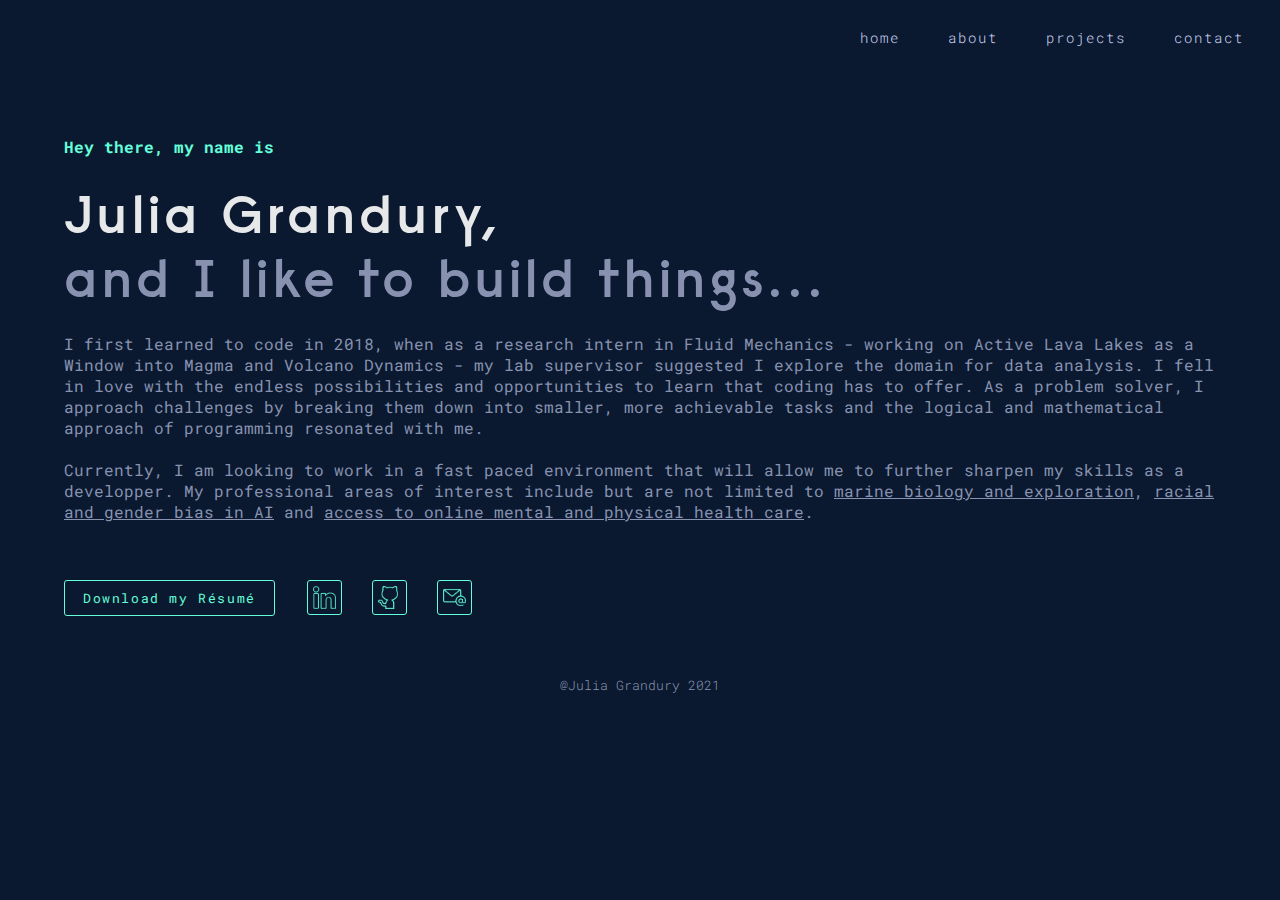
==== index.html @ 64760576 "Fixed responsive layout and breakpoint issues" ====
<!DOCTYPE html>
<html lang="en">

<head>
  <meta charset="UTF-8">
  <meta name="viewport" content="width=device-width, initial-scale=1">
    
  <title>Julia Grandury</title>

  <link rel="stylesheet" href="./index.css">
  <!-- Roboto Mono -->
  <link href="https://fonts.googleapis.com/css2?family=Roboto+Mono:wght@100;200;300;400&display=swap" rel="stylesheet">
  <!-- Roboto -->
  <link href="https://fonts.googleapis.com/css2?family=Roboto:ital,wght@0,100;0,300;0,400;1,100;1,300;1,400&display=swap" rel="stylesheet">

</head>

<body>


  <!-- SITEWIDE HEADER BEGINNING -->
  <nav class="navbar">
    <div class="logo">JG</div>

    <div class="navbar-links">
      <ul>
        <li><a href="#">home</a></li>
        <li><a href="about.html">about</a></li>
        <li><a href="projects.html">projects</a></li>
        <li><a href="contact.html">contact</a></li>
      </ul>
    </div>
  </nav>
  <!-- SITEWIDE HEADER END -->

  <section class="home-container">
    <h2>Hey there, my name is</h2>
    <h1>Julia Grandury,</h1>
    <h1 class="typewriter-header">and I like to build things...</h1>


    <section class="about">
      <p>
        I first learned to code in 2018, when as a research intern in Fluid Mechanics
        - working on Active Lava Lakes as a Window into Magma and Volcano Dynamics -
        my lab supervisor suggested I explore the domain for data analysis. I fell in love
        with the endless possibilities and opportunities to learn that coding has to offer.
        As a problem solver, I approach challenges by breaking them down into smaller, more
        achievable tasks and the logical and mathematical approach of programming resonated with me.
        <br><br>
        Currently, I am looking to work in a fast paced environment that will allow me to further sharpen
        my skills as a developper.
        My professional areas of interest include but are not limited to <u><a href="error404.html">marine biology and exploration</a></u>,
        <u><a href="error404.html">racial and gender bias in AI</a></u> and <u><a href="error404.html">access to online mental and physical health care</a></u>.
      </p>
    </section>

    <section class="contact">
      <ul>
        <!-- Resume Button -->
        <li><button class="resume-button" id="download-button"><a href="">Download my Résumé</a></button></li>
        <!-- Linkedin -->
        <li><a target="_blank" href="https://www.linkedin.com/in/jgrandury/"><img src="icon/linkedin.png" class="contact-icons"></a></li> 
        <!-- Github -->
        <li><a target="_blank" href="https://github.com/JuliaGrandury"><img src="icon/github.png" class="contact-icons"></a></li>
        <!-- Email -->
        <li><a href="mailto:juliagrandury@wustl.edu"><img src="icon/email.png" class="contact-icons"></a></li>
      </ul>
    </section>

    <footer>
      <p>@Julia Grandury 2021</p>
    </footer>

  </section>

</body>

</html>
---- index.css ----
@font-face {
    font-family: 'Raisonne';
    src: url("fonts/raisonne/@font-face/05d0872c73920fc4541caa9c7950f686.eot");
    src: url("fonts/raisonne/@font-face/05d0872c73920fc4541caa9c7950f686.woff") format("woff"),
    url("fonts/raisonne/@font-face/05d0872c73920fc4541caa9c7950f686.ttf") format("ttf"),
    url("fonts/raisonne/@font-face/05d0872c73920fc4541caa9c7950f686.svg") format("svg");
    }

* {
    box-sizing: border-box;
    padding: 0;
    margin: 0;
}

/* HEADER STYLING: LOGO AND NAVBAR */
.logo{
    font-size: 1.5rem;
    margin: 0.75rem;
    color: #0a192f;
}
.navbar{
    display: flex;
    justify-content: space-between;
    align-items: center;
    padding: 0.5rem 0.75rem;
}
.navbar-links ul{
    margin: 0;
    padding: 0;
    display: flex;
}
.navbar-links li{
    /* styling of the list elements*/
    list-style: none;
}
.navbar-links li a{ 
    /* styling of individual links (anchor tags) */
    text-decoration: none;
    color: #ccd6f6;
    padding: 1.5rem;
    font-size: 14px;
    font-weight: 300;
    font-family: 'Roboto Mono', monospace;
    letter-spacing: 2px;
}
.navbar-links li a:hover{
    color:#64ffda;
}


/* BODY STYLING: HEADERS AND ABOUT */
body{
    font-family: 'Roboto Mono', monospace;
    background-color: #0a192f;
    color: #8892b0;
}
.home-container{
    width: 90%;
    /* first is top, second is right left, third is bottom */
    margin: 4rem 5% 8rem;
}
h1{
    color:#ffffffe6;
    font-family: 'Raisonne', sans-serif;
    font-size: 54px;
    letter-spacing: 0.25rem;
    line-height: 7rem;
}
h2{
    color: #64ffda;
    font-family: 'Roboto Mono', monospace;
    font-size: 16px;
}
.about a{
    color: inherit;
}
.about a:hover{
    color: #64ffda;
}

.typewriter-header{
    color: #8892b0;
    margin-top: -3rem;
    /* typewriter effect */
    overflow: hidden;
    white-space: nowrap;
    animation: typing 3.5s steps(80, end)
}
@keyframes typing {
    from { width:0 }
    to { width: 100% }
}


/* CONTACT SECTION STYLING */
.contact{
    display: flex;
    align-items: center;
    margin: 5% 0% 5%;
}
.contact ul{
    display: flex;
    width: 100%;
}
.contact li{
    list-style: none;
    padding-right: 10px;
}
.contact li a{
    text-decoration: none;
    padding: 0 10px;
}

.resume-button{
    background-color:rgb(10, 25, 47);
    border: solid 1px #64ffda;
    border-radius: 3px;
    margin-right: 0.75rem;
    padding: 8px 8px;
}
.resume-button a{
    font-family: 'Roboto Mono', monospace;
    letter-spacing: 0.1rem;
    text-decoration: none;
    color: rgb(100, 255, 218);
}
.resume-button:hover{
    background-color: rgba(100, 255, 218, 0.4);
}
.contact-icons{
    width: 35px;
    padding: 5px;
    border: solid 1px #64ffda;
    border-radius: 3px;
}
.contact-icons:hover{
    background-color: rgba(100, 255, 218, 0.4);
}


/* /////////////////////////////////////////////////////////////////////////////////////////////////// */
/* /////////////////////////////////////////////////////////////////////////////////////////////////// */
/* /////////////////////////////////// EDIT EVERYTHING AFTER THIS //////////////////////////////////// */
/* /////////////////////////////////////////////////////////////////////////////////////////////////// */
/* /////////////////////////////////////////////////////////////////////////////////////////////////// */

/* FOOTER STYLING */
footer p{
    text-align: center;
    font-size: 13px;
    font-weight: 300;
    margin-bottom: 3rem;
}



@media only screen and (max-width: 1020px) {
    /* typewriter effect is cut off*/
    .typewriter-header{
        display: none;
    }
}

@media only screen and (max-width: 700px) {
    .home-container{
        width: 80%;
        margin: 2rem 10%;
    }
    h1{
        font-size: 30px;
        line-height: normal;
    }
    .about{
        margin-top: 2rem;
    }
}

@media only screen and (max-width: 550px) {
    .home-container p{
        text-align: justify;
        font-size: 14px;
    }
    .contact button{
        display: none;
    }
}
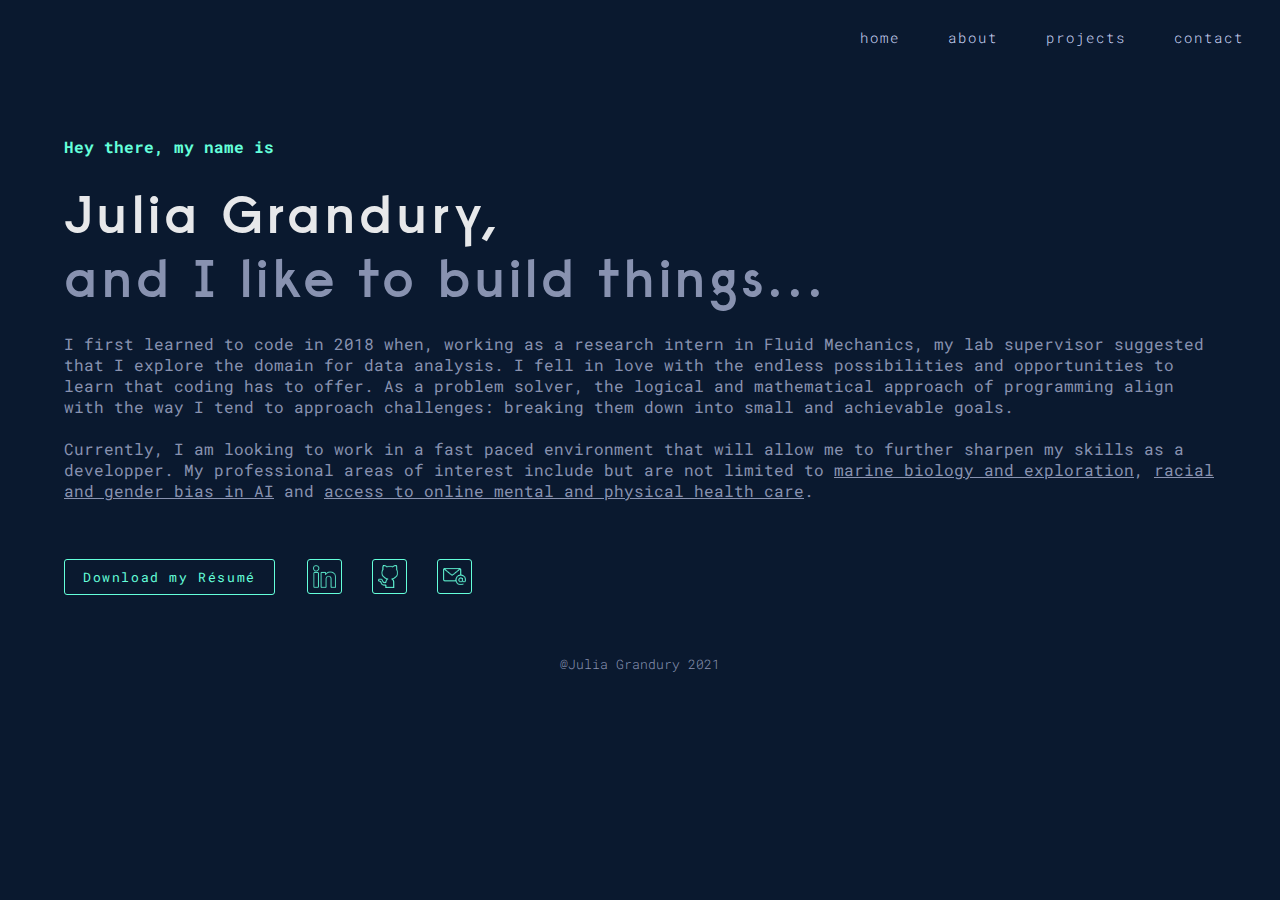
==== commit 56ed3f89: "Index paragraph edited" ====
--- a/index.html
+++ b/index.html
@@ -41,12 +41,11 @@
 
     <section class="about">
       <p>
-        I first learned to code in 2018, when as a research intern in Fluid Mechanics
-        - working on Active Lava Lakes as a Window into Magma and Volcano Dynamics -
-        my lab supervisor suggested I explore the domain for data analysis. I fell in love
+        I first learned to code in 2018 when, working as a research intern in Fluid Mechanics, 
+        my lab supervisor suggested that I explore the domain for data analysis. I fell in love
         with the endless possibilities and opportunities to learn that coding has to offer.
-        As a problem solver, I approach challenges by breaking them down into smaller, more
-        achievable tasks and the logical and mathematical approach of programming resonated with me.
+        As a problem solver, the logical and mathematical approach of programming align with the way I tend to approach challenges: 
+        breaking them down into small and achievable goals.  
         <br><br>
         Currently, I am looking to work in a fast paced environment that will allow me to further sharpen
         my skills as a developper.
--- a/index.css
+++ b/index.css
@@ -138,11 +138,6 @@
 }
 
 
-/* /////////////////////////////////////////////////////////////////////////////////////////////////// */
-/* /////////////////////////////////////////////////////////////////////////////////////////////////// */
-/* /////////////////////////////////// EDIT EVERYTHING AFTER THIS //////////////////////////////////// */
-/* /////////////////////////////////////////////////////////////////////////////////////////////////// */
-/* /////////////////////////////////////////////////////////////////////////////////////////////////// */
 
 /* FOOTER STYLING */
 footer p{
@@ -183,10 +178,24 @@
     .contact button{
         display: none;
     }
-}
-
-
-
-
-
-
+    /* adapt navbar */
+    /* NEED TO MAKE A HAMBURGER MENU BUT FOR NOW STACKING THE NAV LINKS */
+    .logo{
+        display: none;
+    }
+    .navbar-links ul{
+        margin: 0 80%;
+        width: 90%;
+        display: inline-block;
+        text-align: center;
+    }
+    .navbar-links a{
+        font-size: 12px;
+    }
+}
+
+
+
+
+
+
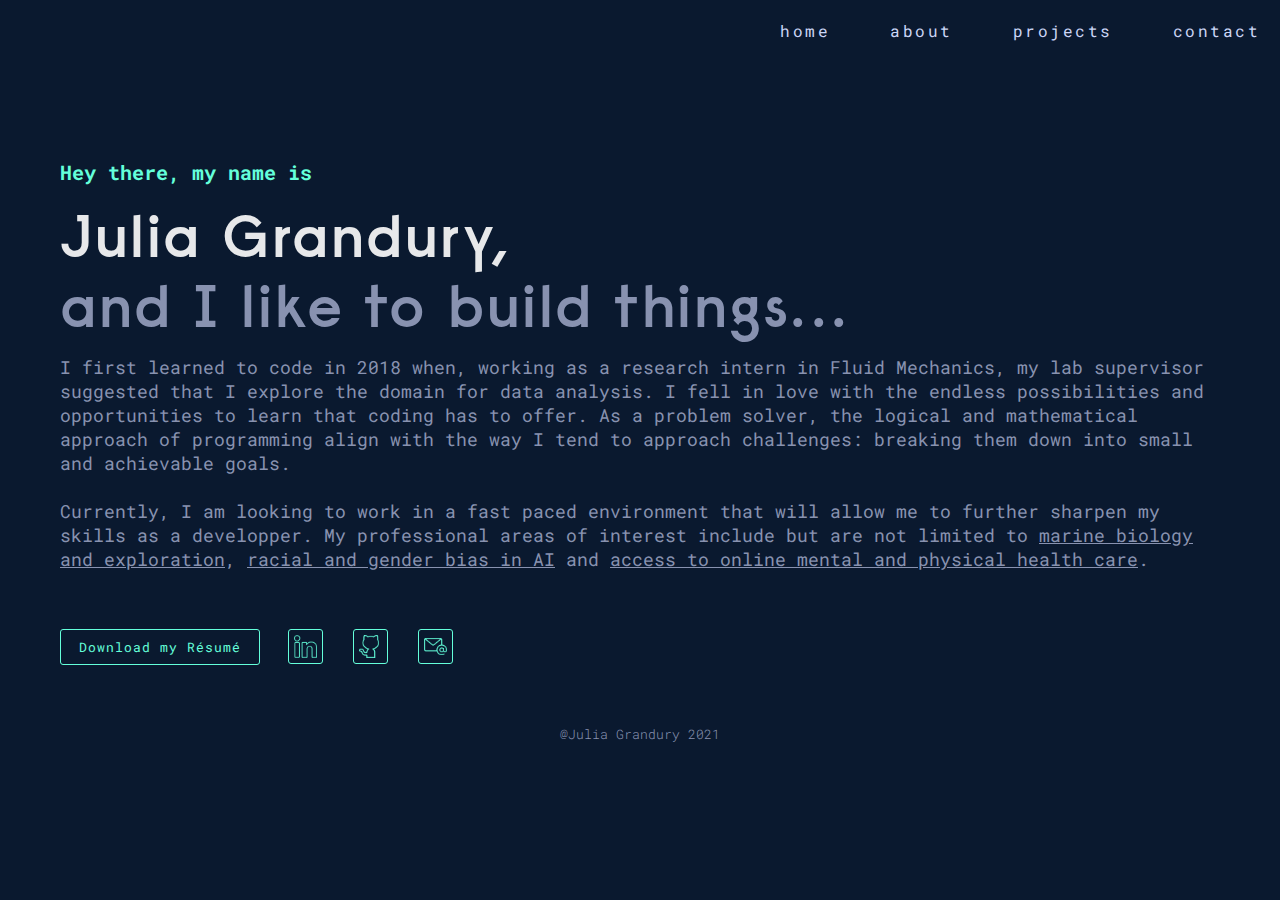
==== commit c0cffb1a: "Oh navbar please humor me" ====
--- a/index.html
+++ b/index.html
@@ -2,77 +2,82 @@
 <html lang="en">
 
 <head>
-  <meta charset="UTF-8">
-  <meta name="viewport" content="width=device-width, initial-scale=1">
-    
-  <title>Julia Grandury</title>
+    <meta charset="UTF-8">
+    <meta name="viewport" content="width=device-width, initial-scale=1">
+    <title>Julia Grandury</title>
 
-  <link rel="stylesheet" href="./index.css">
-  <!-- Roboto Mono -->
-  <link href="https://fonts.googleapis.com/css2?family=Roboto+Mono:wght@100;200;300;400&display=swap" rel="stylesheet">
-  <!-- Roboto -->
-  <link href="https://fonts.googleapis.com/css2?family=Roboto:ital,wght@0,100;0,300;0,400;1,100;1,300;1,400&display=swap" rel="stylesheet">
-
+    <link rel="stylesheet" href="./index.css">
+    <!-- Roboto Mono -->
+    <link href="https://fonts.googleapis.com/css2?family=Roboto+Mono:wght@100;200;300;400&display=swap" rel="stylesheet">
+    <!-- Roboto -->
+    <link href="https://fonts.googleapis.com/css2?family=Roboto:ital,wght@0,100;0,300;0,400;1,100;1,300;1,400&display=swap" rel="stylesheet">
 </head>
 
 <body>
+    <!-- SITEWIDE HEADER BEGINNING -->
+    <header class="header">
+        <nav class="navbar">
+            <a href="#" class="nav-logo">JG.</a>
+            <ul class="nav-menu">
+                <li class="nav-item"><a href="index.html" class="nav-link">home</a></li>
+                <li class="nav-item"><a href="about.html" class="nav-link">about</a></li>
+                <li class="nav-item"><a href="projects.html" class="nav-link">projects</a></li>
+                <li class="nav-item"><a href="contact.html" class="nav-link">contact</a></li>
+            </ul>
+            <div class="hamburger">
+                <span class="bar"></span>
+                <span class="bar"></span>
+                <span class="bar"></span>
+            </div>
+        </nav>
+    </header>
+    <!-- SITEWIDE HEADER END -->
 
+    <section class="home-container">
+        <h2>Hey there, my name is</h2>
+        <h1>Julia Grandury<span id="comma">,</span></h1>
+        <h1 class="typewriter-header">and I like to build things...</h1>
+    
+        <section class="about">
+          <p>
+            I first learned to code in 2018 when, working as a research intern in Fluid Mechanics,
+            my lab supervisor suggested that I explore the domain for data analysis. I fell in love
+            with the endless possibilities and opportunities to learn that coding has to offer.
+            As a problem solver, the logical and mathematical approach of programming align with the way I tend to approach
+            challenges:
+            breaking them down into small and achievable goals.
+            <br><br>
+            Currently, I am looking to work in a fast paced environment that will allow me to further sharpen
+            my skills as a developper.
+            My professional areas of interest include but are not limited to <u><a href="error404.html">marine biology and
+                exploration</a></u>,
+            <u><a href="error404.html">racial and gender bias in AI</a></u> and <u><a href="error404.html">access to online
+                mental and physical health care</a></u>.
+          </p>
+        </section>
+    
+        <section class="contact">
+          <ul>
+            <!-- Resume Button -->
+            <li><button class="resume-button" id="download-button"><a href="">Download my Résumé</a></button></li>
+            <!-- Linkedin -->
+            <li><a target="_blank" href="https://www.linkedin.com/in/jgrandury/"><img src="icon/linkedin.png"
+                  class="contact-icons"></a></li>
+            <!-- Github -->
+            <li><a target="_blank" href="https://github.com/JuliaGrandury"><img src="icon/github.png"
+                  class="contact-icons"></a></li>
+            <!-- Email -->
+            <li><a href="mailto:juliagrandury@wustl.edu"><img src="icon/email.png" class="contact-icons"></a></li>
+          </ul>
+        </section>
+    
+        <footer>
+          <p>@Julia Grandury 2021</p>
+        </footer>
+    
+      </section>
 
-  <!-- SITEWIDE HEADER BEGINNING -->
-  <nav class="navbar">
-    <div class="logo">JG</div>
-
-    <div class="navbar-links">
-      <ul>
-        <li><a href="#">home</a></li>
-        <li><a href="about.html">about</a></li>
-        <li><a href="projects.html">projects</a></li>
-        <li><a href="contact.html">contact</a></li>
-      </ul>
-    </div>
-  </nav>
-  <!-- SITEWIDE HEADER END -->
-
-  <section class="home-container">
-    <h2>Hey there, my name is</h2>
-    <h1>Julia Grandury,</h1>
-    <h1 class="typewriter-header">and I like to build things...</h1>
-
-
-    <section class="about">
-      <p>
-        I first learned to code in 2018 when, working as a research intern in Fluid Mechanics, 
-        my lab supervisor suggested that I explore the domain for data analysis. I fell in love
-        with the endless possibilities and opportunities to learn that coding has to offer.
-        As a problem solver, the logical and mathematical approach of programming align with the way I tend to approach challenges: 
-        breaking them down into small and achievable goals.  
-        <br><br>
-        Currently, I am looking to work in a fast paced environment that will allow me to further sharpen
-        my skills as a developper.
-        My professional areas of interest include but are not limited to <u><a href="error404.html">marine biology and exploration</a></u>,
-        <u><a href="error404.html">racial and gender bias in AI</a></u> and <u><a href="error404.html">access to online mental and physical health care</a></u>.
-      </p>
-    </section>
-
-    <section class="contact">
-      <ul>
-        <!-- Resume Button -->
-        <li><button class="resume-button" id="download-button"><a href="">Download my Résumé</a></button></li>
-        <!-- Linkedin -->
-        <li><a target="_blank" href="https://www.linkedin.com/in/jgrandury/"><img src="icon/linkedin.png" class="contact-icons"></a></li> 
-        <!-- Github -->
-        <li><a target="_blank" href="https://github.com/JuliaGrandury"><img src="icon/github.png" class="contact-icons"></a></li>
-        <!-- Email -->
-        <li><a href="mailto:juliagrandury@wustl.edu"><img src="icon/email.png" class="contact-icons"></a></li>
-      </ul>
-    </section>
-
-    <footer>
-      <p>@Julia Grandury 2021</p>
-    </footer>
-
-  </section>
-
+    <script src="navigation.js"></script>
 </body>
 
 </html>--- a/index.css
+++ b/index.css
@@ -2,200 +2,279 @@
     font-family: 'Raisonne';
     src: url("fonts/raisonne/@font-face/05d0872c73920fc4541caa9c7950f686.eot");
     src: url("fonts/raisonne/@font-face/05d0872c73920fc4541caa9c7950f686.woff") format("woff"),
-    url("fonts/raisonne/@font-face/05d0872c73920fc4541caa9c7950f686.ttf") format("ttf"),
-    url("fonts/raisonne/@font-face/05d0872c73920fc4541caa9c7950f686.svg") format("svg");
-    }
+        url("fonts/raisonne/@font-face/05d0872c73920fc4541caa9c7950f686.ttf") format("ttf"),
+        url("fonts/raisonne/@font-face/05d0872c73920fc4541caa9c7950f686.svg") format("svg");
+}
 
 * {
+    margin: 0;
+    padding: 0;
     box-sizing: border-box;
-    padding: 0;
-    margin: 0;
-}
-
-/* HEADER STYLING: LOGO AND NAVBAR */
-.logo{
-    font-size: 1.5rem;
-    margin: 0.75rem;
-    color: #0a192f;
-}
-.navbar{
+}
+
+.about a {
+    color: inherit;
+}
+
+.about a:hover {
+    color: #64ffda;
+}
+
+.about p{
+    font-size: 18px;
+}
+
+body {
+    font-family: 'Roboto Mono', monospace;
+    background-color: #0a192f;
+    color: #8892b0;
+}
+
+.contact {
+    align-items: center;
+    margin: 5% 0% 5%;
+}
+
+.contact-icons {
+    width: 35px;
+    padding: 5px;
+    border: solid 1px #64ffda;
+    border-radius: 3px;
+}
+
+.contact-icons:hover {
+    background-color: rgba(100, 255, 218, 0.4);
+}
+
+.contact li {
+    list-style: none;
+    padding-right: 10px;
+}
+
+.contact li a {
+    text-decoration: none;
+    padding: 0 10px;
+}
+
+.contact ul {
+    display: flex;
+    width: 100%;
+}
+
+footer p {
+    text-align: center;
+    font-size: 13px;
+    font-weight: 300;
+    margin-bottom: 3rem;
+}
+
+.hamburger {
+    display: none;
+}
+
+.hamburger .bar {
+    display: block;
+    width: 25px;
+    height: 3px;
+    margin: 5px auto;
+    -webkit-transition: all 0.3s ease-in-out;
+    transition: all 0.3s ease-in-out;
+    background-color: #64ffda;
+}
+
+html {
+    font-size: 62.5%;
+    background-color: #0a192f;
+}
+
+.home-container {
+    padding: 6rem;
+    margin-top: 3%;
+}
+
+h1 {
+    color: #ffffffe6;
+    font-family: 'Raisonne', sans-serif;
+    font-size: 60px;
+    letter-spacing: 0.25rem;
+    line-height: 10rem;
+}
+
+h2 {
+    color: #64ffda;
+    font-family: 'Roboto Mono', monospace;
+    font-size: 20px;
+}
+
+.nav-menu {
     display: flex;
     justify-content: space-between;
     align-items: center;
-    padding: 0.5rem 0.75rem;
-}
-.navbar-links ul{
-    margin: 0;
-    padding: 0;
+}
+
+.nav-menu li {
+    list-style: none;
+}
+
+.navbar {
     display: flex;
-}
-.navbar-links li{
-    /* styling of the list elements*/
-    list-style: none;
-}
-.navbar-links li a{ 
-    /* styling of individual links (anchor tags) */
+    justify-content: space-between;
+    align-items: center;
+    padding: 2rem 2rem;
+}
+
+.nav-logo {
+    color: #0a192f;
+}
+
+.nav-item a {
     text-decoration: none;
+    font-size: 16px;
+    font-weight: 400;
     color: #ccd6f6;
-    padding: 1.5rem;
-    font-size: 14px;
-    font-weight: 300;
-    font-family: 'Roboto Mono', monospace;
-    letter-spacing: 2px;
-}
-.navbar-links li a:hover{
-    color:#64ffda;
-}
-
-
-/* BODY STYLING: HEADERS AND ABOUT */
-body{
-    font-family: 'Roboto Mono', monospace;
-    background-color: #0a192f;
-    color: #8892b0;
-}
-.home-container{
-    width: 90%;
-    /* first is top, second is right left, third is bottom */
-    margin: 4rem 5% 8rem;
-}
-h1{
-    color:#ffffffe6;
-    font-family: 'Raisonne', sans-serif;
-    font-size: 54px;
     letter-spacing: 0.25rem;
-    line-height: 7rem;
-}
-h2{
+}
+
+.nav-item {
+    margin-left: 6rem;
+}
+
+.nav-link:hover {
     color: #64ffda;
-    font-family: 'Roboto Mono', monospace;
-    font-size: 16px;
-}
-.about a{
-    color: inherit;
-}
-.about a:hover{
-    color: #64ffda;
-}
-
-.typewriter-header{
-    color: #8892b0;
-    margin-top: -3rem;
-    /* typewriter effect */
-    overflow: hidden;
-    white-space: nowrap;
-    animation: typing 3.5s steps(80, end)
-}
-@keyframes typing {
-    from { width:0 }
-    to { width: 100% }
-}
-
-
-/* CONTACT SECTION STYLING */
-.contact{
-    display: flex;
-    align-items: center;
-    margin: 5% 0% 5%;
-}
-.contact ul{
-    display: flex;
-    width: 100%;
-}
-.contact li{
-    list-style: none;
-    padding-right: 10px;
-}
-.contact li a{
-    text-decoration: none;
-    padding: 0 10px;
-}
-
-.resume-button{
-    background-color:rgb(10, 25, 47);
+}
+
+.resume-button {
+    background-color: rgb(10, 25, 47);
     border: solid 1px #64ffda;
     border-radius: 3px;
     margin-right: 0.75rem;
     padding: 8px 8px;
 }
-.resume-button a{
+
+.resume-button a {
     font-family: 'Roboto Mono', monospace;
     letter-spacing: 0.1rem;
     text-decoration: none;
     color: rgb(100, 255, 218);
 }
-.resume-button:hover{
+
+.resume-button:hover {
     background-color: rgba(100, 255, 218, 0.4);
 }
-.contact-icons{
-    width: 35px;
-    padding: 5px;
-    border: solid 1px #64ffda;
-    border-radius: 3px;
-}
-.contact-icons:hover{
-    background-color: rgba(100, 255, 218, 0.4);
-}
-
-
-
-/* FOOTER STYLING */
-footer p{
-    text-align: center;
-    font-size: 13px;
-    font-weight: 300;
-    margin-bottom: 3rem;
-}
-
-
+
+.typewriter-header {
+    color: #8892b0;
+    margin-top: -3rem;
+    overflow: hidden;
+    white-space: nowrap;
+    animation: typing 3.5s steps(80, end)
+}
+
+@keyframes typing {
+    from {
+        width: 0
+    }
+
+    to {
+        width: 100%
+    }
+}
+
+/* ----------------------------------------------------------------------- */
+/* ----------------------------------------------------------------------- */
+/* ----------------------- MEDIA QUERIES --------------------------------- */
+/* ----------------------------------------------------------------------- */
+/* ----------------------------------------------------------------------- */
 
 @media only screen and (max-width: 1020px) {
-    /* typewriter effect is cut off*/
-    .typewriter-header{
-        display: none;
-    }
-}
-
-@media only screen and (max-width: 700px) {
-    .home-container{
-        width: 80%;
-        margin: 2rem 10%;
-    }
-    h1{
-        font-size: 30px;
+    .typewriter-header {
+        display: none;
+    }
+
+    #comma {
+        display: none;
+    }
+}
+
+@media only screen and (max-width: 768px) {
+
+    /* Responsiveness of navbar */
+    .nav-menu {
+        position: fixed;
+        left: -100%;
+        top: 5rem;
+        flex-direction: column;
+        background-color: rgb(17, 34, 64);
+        width: 100%;
+        text-align: center;
+        transition: 0.3s;
+    }
+
+    .nav-menu.active {
+        left: 0;
+    }
+
+    .nav-item {
+        margin: 2.5rem 0;
+    }
+
+    .hamburger {
+        display: block;
+        cursor: pointer;
+    }
+
+    .hamburger.active .bar:nth-child(2) {
+        opacity: 0;
+    }
+
+    .hamburger.active .bar:nth-child(1) {
+        transform: translateY(8px) rotate(45deg);
+    }
+
+    .hamburger.active .bar:nth-child(3) {
+        transform: translateY(-8px) rotate(-45deg);
+    }
+
+    /* Display of footer and contact area */
+    .contact ul {
+        margin-top: 5%;
+        display: flex;
+        flex-wrap: wrap;
+        justify-content: flex-start;
+    }
+
+    .contact li {
+        padding-top: 1rem;
+    }
+
+    footer {
+        display: none;
+    }
+
+    .home-container p {
+        text-align: justify;
+        font-size: 16px;
+    }
+
+    .resume-button {
+        display: none;
+    }
+}
+
+@media only screen and (max-width: 500px) and (orientation: portrait) {
+    .about {
+        margin-top: 2rem;
+        padding-right: 1rem;
+    }
+
+    h1 {
+        padding-top: 1rem;
+        font-size: 35px;
+        letter-spacing: 0.25rem;
         line-height: normal;
     }
-    .about{
-        margin-top: 2rem;
-    }
-}
-
-@media only screen and (max-width: 550px) {
-    .home-container p{
-        text-align: justify;
+
+    h2 {
         font-size: 14px;
     }
-    .contact button{
-        display: none;
-    }
-    /* adapt navbar */
-    /* NEED TO MAKE A HAMBURGER MENU BUT FOR NOW STACKING THE NAV LINKS */
-    .logo{
-        display: none;
-    }
-    .navbar-links ul{
-        margin: 0 80%;
-        width: 90%;
-        display: inline-block;
-        text-align: center;
-    }
-    .navbar-links a{
-        font-size: 12px;
-    }
-}
-
-
-
-
-
-
+}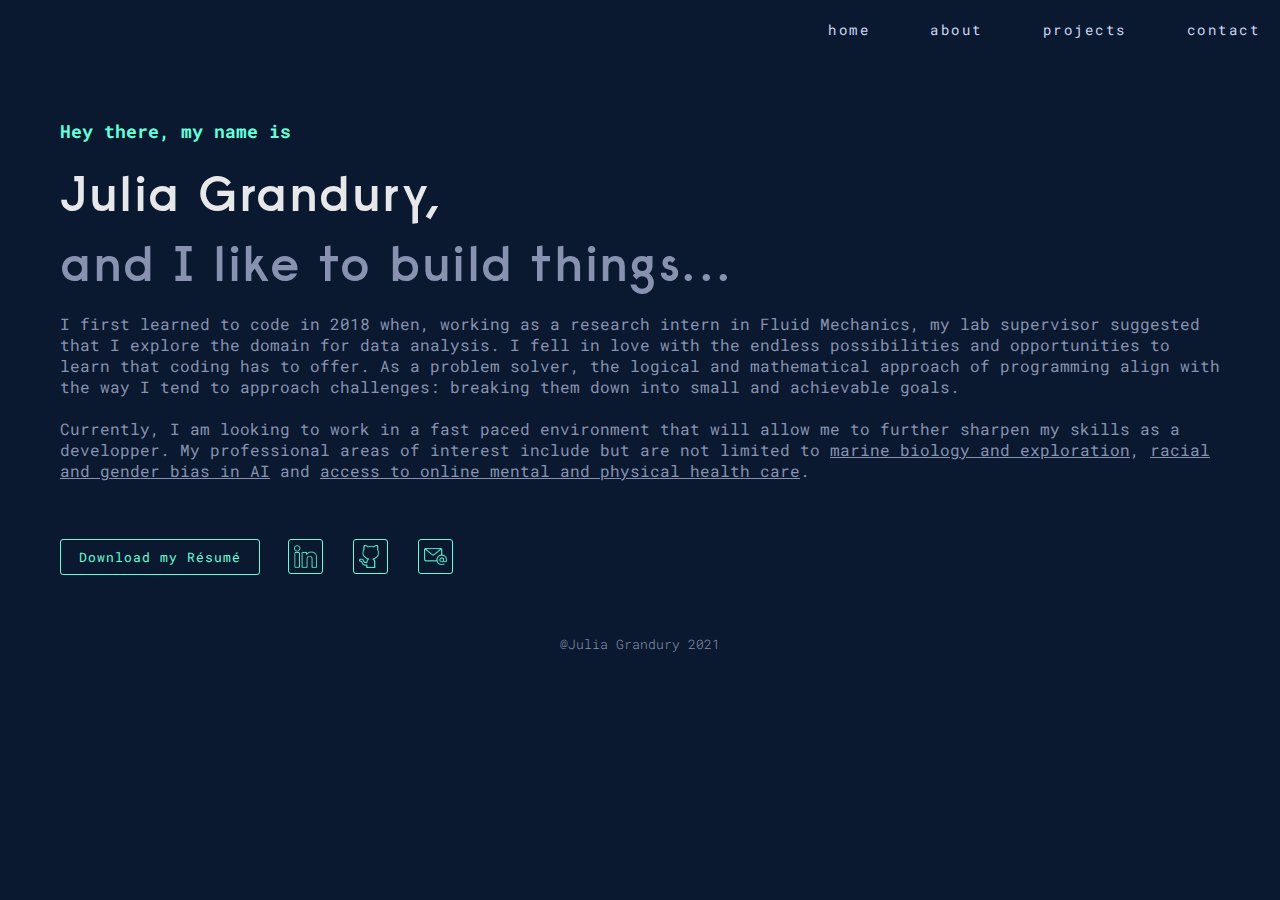
==== commit 267ed6cc: "Made a separate navbar css file" ====
--- a/index.html
+++ b/index.html
@@ -7,6 +7,7 @@
     <title>Julia Grandury</title>
 
     <link rel="stylesheet" href="./index.css">
+    <link rel="stylesheet" href="./navbar.css">
     <!-- Roboto Mono -->
     <link href="https://fonts.googleapis.com/css2?family=Roboto+Mono:wght@100;200;300;400&display=swap" rel="stylesheet">
     <!-- Roboto -->
--- a/index.css
+++ b/index.css
@@ -21,7 +21,7 @@
 }
 
 .about p{
-    font-size: 18px;
+    font-size: 16px;
 }
 
 body {
@@ -68,20 +68,6 @@
     margin-bottom: 3rem;
 }
 
-.hamburger {
-    display: none;
-}
-
-.hamburger .bar {
-    display: block;
-    width: 25px;
-    height: 3px;
-    margin: 5px auto;
-    -webkit-transition: all 0.3s ease-in-out;
-    transition: all 0.3s ease-in-out;
-    background-color: #64ffda;
-}
-
 html {
     font-size: 62.5%;
     background-color: #0a192f;
@@ -89,13 +75,12 @@
 
 .home-container {
     padding: 6rem;
-    margin-top: 3%;
 }
 
 h1 {
     color: #ffffffe6;
     font-family: 'Raisonne', sans-serif;
-    font-size: 60px;
+    font-size: 50px;
     letter-spacing: 0.25rem;
     line-height: 10rem;
 }
@@ -103,44 +88,7 @@
 h2 {
     color: #64ffda;
     font-family: 'Roboto Mono', monospace;
-    font-size: 20px;
-}
-
-.nav-menu {
-    display: flex;
-    justify-content: space-between;
-    align-items: center;
-}
-
-.nav-menu li {
-    list-style: none;
-}
-
-.navbar {
-    display: flex;
-    justify-content: space-between;
-    align-items: center;
-    padding: 2rem 2rem;
-}
-
-.nav-logo {
-    color: #0a192f;
-}
-
-.nav-item a {
-    text-decoration: none;
-    font-size: 16px;
-    font-weight: 400;
-    color: #ccd6f6;
-    letter-spacing: 0.25rem;
-}
-
-.nav-item {
-    margin-left: 6rem;
-}
-
-.nav-link:hover {
-    color: #64ffda;
+    font-size: 18px;
 }
 
 .resume-button {
@@ -197,44 +145,6 @@
 }
 
 @media only screen and (max-width: 768px) {
-
-    /* Responsiveness of navbar */
-    .nav-menu {
-        position: fixed;
-        left: -100%;
-        top: 5rem;
-        flex-direction: column;
-        background-color: rgb(17, 34, 64);
-        width: 100%;
-        text-align: center;
-        transition: 0.3s;
-    }
-
-    .nav-menu.active {
-        left: 0;
-    }
-
-    .nav-item {
-        margin: 2.5rem 0;
-    }
-
-    .hamburger {
-        display: block;
-        cursor: pointer;
-    }
-
-    .hamburger.active .bar:nth-child(2) {
-        opacity: 0;
-    }
-
-    .hamburger.active .bar:nth-child(1) {
-        transform: translateY(8px) rotate(45deg);
-    }
-
-    .hamburger.active .bar:nth-child(3) {
-        transform: translateY(-8px) rotate(-45deg);
-    }
-
     /* Display of footer and contact area */
     .contact ul {
         margin-top: 5%;
--- a/navbar.css
+++ b/navbar.css
@@ -0,0 +1,90 @@
+.hamburger {
+    display: none;
+}
+
+.hamburger .bar {
+    display: block;
+    width: 25px;
+    height: 3px;
+    margin: 5px auto;
+    -webkit-transition: all 0.3s ease-in-out;
+    transition: all 0.3s ease-in-out;
+    background-color: #64ffda;
+}
+
+.nav-menu {
+    display: flex;
+    justify-content: space-between;
+    align-items: center;
+}
+
+.nav-menu li {
+    list-style: none;
+}
+
+.navbar {
+    display: flex;
+    justify-content: space-between;
+    align-items: center;
+    padding: 2rem 2rem;
+}
+
+.nav-logo {
+    color: #0a192f;
+}
+
+.nav-item a {
+    text-decoration: none;
+    font-size: 14px;
+    font-weight: 400;
+    color: #ccd6f6;
+    letter-spacing: 0.25rem;
+}
+
+.nav-item {
+    margin-left: 6rem;
+}
+
+.nav-link:hover {
+    color: #64ffda;
+}
+
+@media only screen and (max-width: 768px) {
+
+    /* Responsiveness of navbar */
+    .nav-menu {
+        position: fixed;
+        left: -100%;
+        top: 5rem;
+        flex-direction: column;
+        background-color: rgb(17, 34, 64);
+        width: 100%;
+        text-align: center;
+        transition: 0.3s;
+    }
+
+    .nav-menu.active {
+        left: 0;
+    }
+
+    .nav-item {
+        margin: 2.5rem 0;
+    }
+
+    .hamburger {
+        display: block;
+        cursor: pointer;
+    }
+
+    .hamburger.active .bar:nth-child(2) {
+        opacity: 0;
+    }
+
+    .hamburger.active .bar:nth-child(1) {
+        transform: translateY(8px) rotate(45deg);
+    }
+
+    .hamburger.active .bar:nth-child(3) {
+        transform: translateY(-8px) rotate(-45deg);
+    }
+}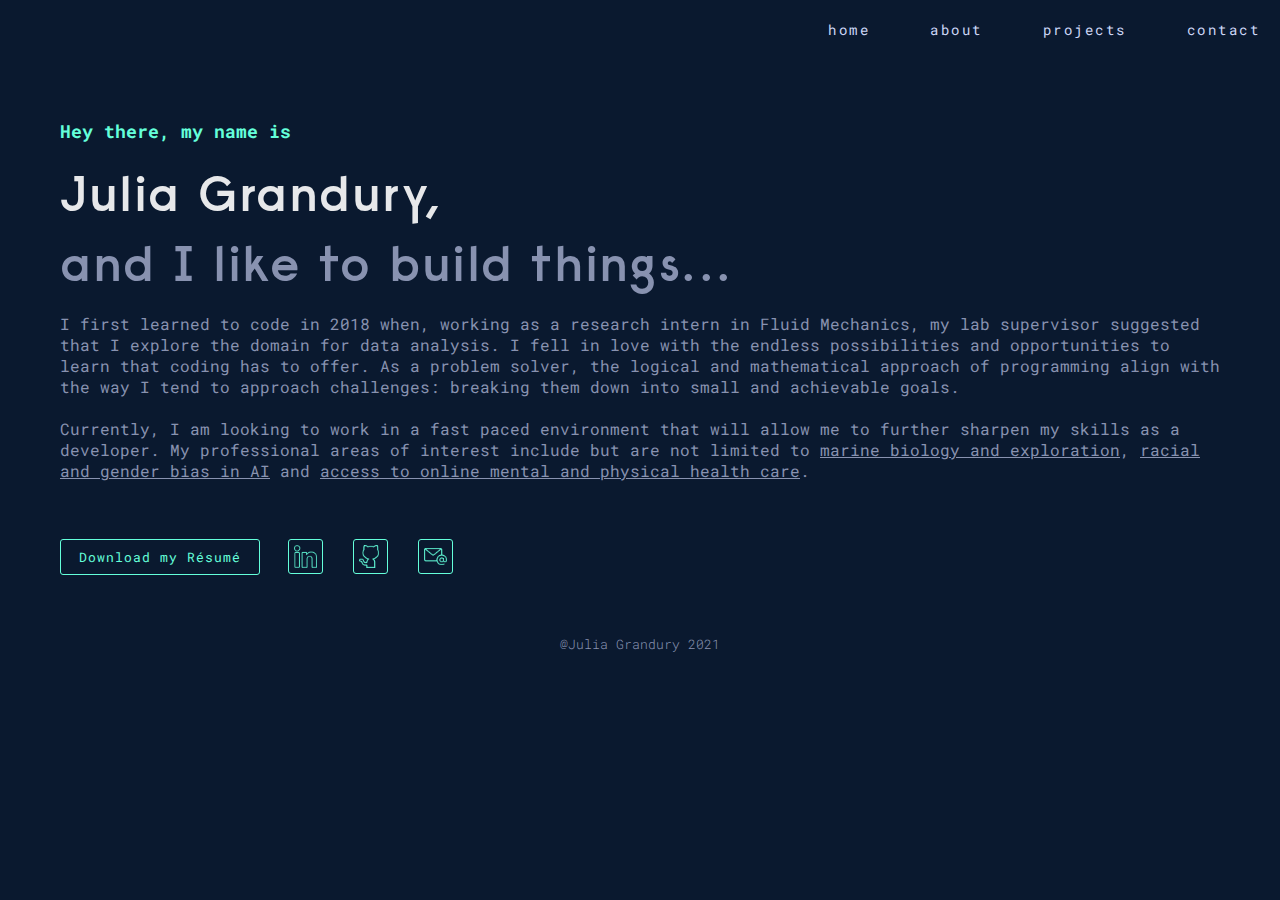
==== commit e5bcf141: "Download Resume Button and developper typo" ====
--- a/index.html
+++ b/index.html
@@ -6,8 +6,8 @@
     <meta name="viewport" content="width=device-width, initial-scale=1">
     <title>Julia Grandury</title>
 
-    <link rel="stylesheet" href="./index.css">
-    <link rel="stylesheet" href="./navbar.css">
+    <link rel="stylesheet" href="css/index.css">
+    <link rel="stylesheet" href="css/navbar.css">
     <!-- Roboto Mono -->
     <link href="https://fonts.googleapis.com/css2?family=Roboto+Mono:wght@100;200;300;400&display=swap" rel="stylesheet">
     <!-- Roboto -->
@@ -49,7 +49,7 @@
             breaking them down into small and achievable goals.
             <br><br>
             Currently, I am looking to work in a fast paced environment that will allow me to further sharpen
-            my skills as a developper.
+            my skills as a developer.
             My professional areas of interest include but are not limited to <u><a href="error404.html">marine biology and
                 exploration</a></u>,
             <u><a href="error404.html">racial and gender bias in AI</a></u> and <u><a href="error404.html">access to online
@@ -60,7 +60,7 @@
         <section class="contact">
           <ul>
             <!-- Resume Button -->
-            <li><button class="resume-button" id="download-button"><a href="">Download my Résumé</a></button></li>
+            <li><button class="resume-button" id="download-button"><a href="./assets/GranduryJulia_Resume.pdf" target="_blank">Download my Résumé</a></button></li>
             <!-- Linkedin -->
             <li><a target="_blank" href="https://www.linkedin.com/in/jgrandury/"><img src="icon/linkedin.png"
                   class="contact-icons"></a></li>
@@ -78,7 +78,6 @@
     
       </section>
 
-    <script src="navigation.js"></script>
+      <script src="javascript/navigation.js"></script>
 </body>
-
 </html>--- a/css/index.css
+++ b/css/index.css
@@ -0,0 +1,190 @@
+@font-face {
+    font-family: 'Raisonne';
+    src: url("../fonts/raisonne/@font-face/05d0872c73920fc4541caa9c7950f686.eot");
+    src: url("../fonts/raisonne/@font-face/05d0872c73920fc4541caa9c7950f686.woff") format("woff"),
+        url("../fonts/raisonne/@font-face/05d0872c73920fc4541caa9c7950f686.ttf") format("ttf"),
+        url("../fonts/raisonne/@font-face/05d0872c73920fc4541caa9c7950f686.woff") format("svg");
+}
+
+* {
+    margin: 0;
+    padding: 0;
+    box-sizing: border-box;
+}
+
+.about a {
+    color: inherit;
+}
+
+.about a:hover {
+    color: #64ffda;
+}
+
+.about p{
+    font-size: 16px;
+}
+
+body {
+    font-family: 'Roboto Mono', monospace;
+    background-color: #0a192f;
+    color: #8892b0;
+}
+
+.contact {
+    align-items: center;
+    margin: 5% 0% 5%;
+}
+
+.contact-icons {
+    width: 35px;
+    padding: 5px;
+    border: solid 1px #64ffda;
+    border-radius: 3px;
+}
+
+.contact-icons:hover {
+    background-color: rgba(100, 255, 218, 0.4);
+}
+
+.contact li {
+    list-style: none;
+    padding-right: 10px;
+}
+
+.contact li a {
+    text-decoration: none;
+    padding: 0 10px;
+}
+
+.contact ul {
+    display: flex;
+    width: 100%;
+}
+
+footer p {
+    text-align: center;
+    font-size: 13px;
+    font-weight: 300;
+    margin-bottom: 3rem;
+}
+
+html {
+    font-size: 62.5%;
+    background-color: #0a192f;
+}
+
+.home-container {
+    padding: 6rem;
+}
+
+h1 {
+    color: #ffffffe6;
+    font-family: 'Raisonne', sans-serif;
+    font-size: 50px;
+    letter-spacing: 0.25rem;
+    line-height: 10rem;
+}
+
+h2 {
+    color: #64ffda;
+    font-family: 'Roboto Mono', monospace;
+    font-size: 18px;
+}
+
+.resume-button {
+    background-color: rgb(10, 25, 47);
+    border: solid 1px #64ffda;
+    border-radius: 3px;
+    margin-right: 0.75rem;
+    padding: 8px 8px;
+}
+
+.resume-button a {
+    font-family: 'Roboto Mono', monospace;
+    letter-spacing: 0.1rem;
+    text-decoration: none;
+    color: rgb(100, 255, 218);
+}
+
+.resume-button:hover {
+    background-color: rgba(100, 255, 218, 0.4);
+}
+
+.typewriter-header {
+    color: #8892b0;
+    margin-top: -3rem;
+    overflow: hidden;
+    white-space: nowrap;
+    animation: typing 3.5s steps(80, end)
+}
+
+@keyframes typing {
+    from {
+        width: 0
+    }
+
+    to {
+        width: 100%
+    }
+}
+
+/* ----------------------------------------------------------------------- */
+/* ----------------------------------------------------------------------- */
+/* ----------------------- MEDIA QUERIES --------------------------------- */
+/* ----------------------------------------------------------------------- */
+/* ----------------------------------------------------------------------- */
+
+@media only screen and (max-width: 1020px) {
+    .typewriter-header {
+        display: none;
+    }
+
+    #comma {
+        display: none;
+    }
+}
+
+@media only screen and (max-width: 768px) {
+    /* Display of footer and contact area */
+    .contact ul {
+        margin-top: 5%;
+        display: flex;
+        flex-wrap: wrap;
+        justify-content: flex-start;
+    }
+
+    .contact li {
+        padding-top: 1rem;
+    }
+
+    footer {
+        display: none;
+    }
+
+    .home-container p {
+        text-align: justify;
+        font-size: 16px;
+    }
+
+    .resume-button {
+        display: none;
+    }
+}
+
+@media only screen and (max-width: 500px) and (orientation: portrait) {
+    .about {
+        margin-top: 2rem;
+        padding-right: 1rem;
+    }
+
+    h1 {
+        padding-top: 1rem;
+        font-size: 35px;
+        letter-spacing: 0.25rem;
+        line-height: normal;
+    }
+
+    h2 {
+        font-size: 14px;
+    }
+}--- a/css/navbar.css
+++ b/css/navbar.css
@@ -0,0 +1,90 @@
+.hamburger {
+    display: none;
+}
+
+.hamburger .bar {
+    display: block;
+    width: 25px;
+    height: 3px;
+    margin: 5px auto;
+    -webkit-transition: all 0.3s ease-in-out;
+    transition: all 0.3s ease-in-out;
+    background-color: #64ffda;
+}
+
+.nav-menu {
+    display: flex;
+    justify-content: space-between;
+    align-items: center;
+}
+
+.nav-menu li {
+    list-style: none;
+}
+
+.navbar {
+    display: flex;
+    justify-content: space-between;
+    align-items: center;
+    padding: 2rem 2rem;
+}
+
+.nav-logo {
+    color: #0a192f;
+}
+
+.nav-item a {
+    text-decoration: none;
+    font-size: 14px;
+    font-weight: 400;
+    color: #ccd6f6;
+    letter-spacing: 0.25rem;
+}
+
+.nav-item {
+    margin-left: 6rem;
+}
+
+.nav-link:hover {
+    color: #64ffda;
+}
+
+@media only screen and (max-width: 768px) {
+
+    /* Responsiveness of navbar */
+    .nav-menu {
+        position: fixed;
+        left: -100%;
+        top: 5rem;
+        flex-direction: column;
+        background-color: rgb(17, 34, 64);
+        width: 100%;
+        text-align: center;
+        transition: 0.3s;
+    }
+
+    .nav-menu.active {
+        left: 0;
+    }
+
+    .nav-item {
+        margin: 2.5rem 0;
+    }
+
+    .hamburger {
+        display: block;
+        cursor: pointer;
+    }
+
+    .hamburger.active .bar:nth-child(2) {
+        opacity: 0;
+    }
+
+    .hamburger.active .bar:nth-child(1) {
+        transform: translateY(8px) rotate(45deg);
+    }
+
+    .hamburger.active .bar:nth-child(3) {
+        transform: translateY(-8px) rotate(-45deg);
+    }
+}